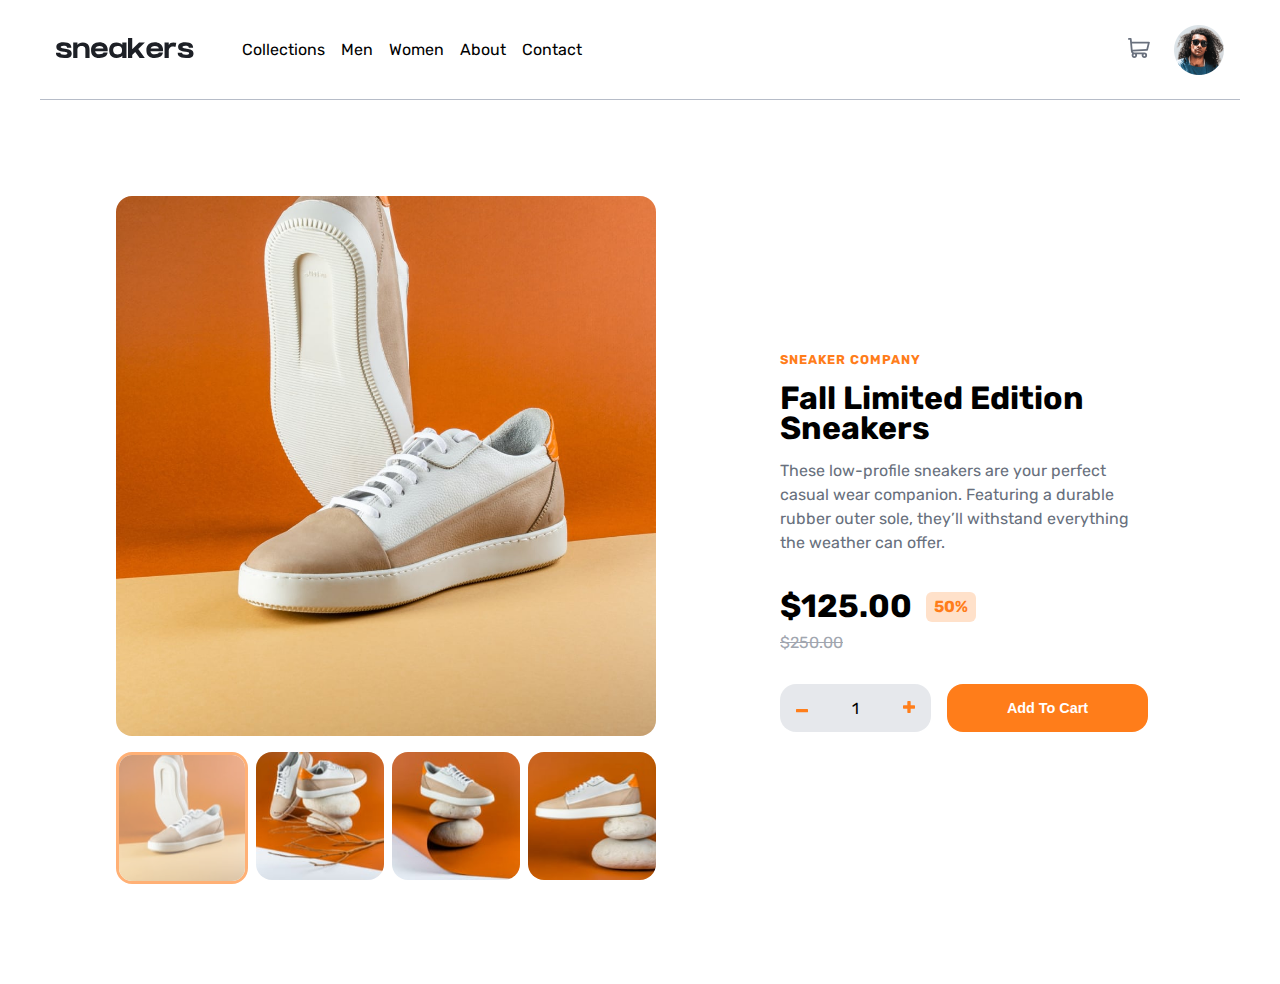
==== index.html @ 9fe0e366 "Add files via upload" ====
<!DOCTYPE html>
<html lang="en">
  <head>
    <meta charset="UTF-8" />
    <meta name="viewport" content="width=device-width, initial-scale=1.0" />
    <!-- displays site properly based on user's device -->
    <base href="index.html" />

    <link rel="icon" type="image/png" sizes="32x32" href="#" />

    <title>Frontend Mentor | E-commerce product page</title>

    <!-- Feel free to remove these styles or customise in your own stylesheet 👍 -->
    <style>
      .attribution {
        font-size: 11px;
        text-align: center;
      }
      .attribution a {
        color: hsl(228, 45%, 44%);
      }
    </style>
    <link href="./dist/css/lightbox.min.css" rel="stylesheet" />
    <link rel="stylesheet" href="./src/styles/style.css" />
  </head>
  <body>
    <!-- HEADER -->
    <header id="header">
      <div>
        <button class="menu-btn" aria-label="menu">
          <img class="mbtn" src="./images/icon-menu.svg" alt="open menu" />
        </button>
        <a href="index.html"
          ><img
            src="./images/logo.svg"
            class="logo"
            alt="sneakers company logo"
        /></a>
        <ul class="menu-list">
          <li><a href="#">Collections</a></li>
          <li><a href="#">Men</a></li>
          <li><a href="#">Women</a></li>
          <li><a href="#">About</a></li>
          <li><a href="#">Contact</a></li>
        </ul>
      </div>

      <div>
        <button class="cart-btn" aria-label="open cart">
          <img
            class="shopping-cart-icon"
            src="./images/icon-cart.svg"
            alt="shopping cart"
          />
          <div class="cart">
            <div class="cart-header">
              <p>Cart</p>
            </div>
            <div class="cart-products-container">
              <p>Your cart is empty</p>
            </div>
          </div>
        </button>
        <img
          class="profile-pic"
          src="./images/image-avatar.png"
          alt="profile picture"
        />
      </div>
    </header>
    <div class="hidden-menu">
      <ul>
        <li><a href="#">Collections</a></li>
        <li><a href="#">Men</a></li>
        <li><a href="#">Women</a></li>
        <li><a href="#">About</a></li>
        <li><a href="#">Contact</a></li>
      </ul>
    </div>
    <!-- MAIN -->
    <div id="main-wrapper">
      <main id="main">
        <section class="photos-section">
          <button class="prev-btn slide-btn" aria-label="previous photo">
            <img src="./images/icon-previous.svg" alt="previous photo" />
          </button>
          <button class="next-btn slide-btn" aria-label="next photo">
            <img src="./images/icon-next.svg" alt="next photo" />
          </button>
          <img src="./images/image-product-1.jpg" alt="pair of shoes" />
          <div class="photos-bottom-section">
            <a href="./images/image-product-1.jpg" data-lightbox="photos-set">
              <img
                src="./images/image-product-1-thumbnail.jpg"
                class="thumbnail-photo"
                alt="thumbnail 1 fall limited edition sneakers"
              />
            </a>
            <a href="./images/image-product-2.jpg" data-lightbox="photos-set">
              <img
                src="./images/image-product-2-thumbnail.jpg"
                class="thumbnail-photo"
                alt="thumbnail 2 fall limited edition sneakers"
              />
            </a>
            <a href="./images/image-product-3.jpg" data-lightbox="photos-set">
              <img
                src="./images/image-product-3-thumbnail.jpg"
                class="thumbnail-photo"
                alt="thumbnail 3 fall limited edition sneakers"
              />
            </a>
            <a href="./images/image-product-4.jpg" data-lightbox="photos-set">
              <img
                src="./images/image-product-4-thumbnail.jpg"
                class="thumbnail-photo"
                alt="thumbnail 4 fall limited edition sneakers"
              />
            </a>
          </div>
        </section>
        <section class="product-details">
          <p>sneaker company</p>
          <p class="product-name">fall limited edition sneakers</p>
          <p class="product-description">
            These low-profile sneakers are your perfect casual wear companion.
            Featuring a durable rubber outer sole, they’ll withstand everything
            the weather can offer.
          </p>
          <section class="price-section">
            <p class="product-price">$125.00</p>
            <p>$250.00</p>
          </section>
          <section class="add-to-cart-section">
            <div>
              <button aria-label="decrease quantity">
                <img src="./images/icon-minus.svg" class="decrease-quantity" alt="minus icon"/>
              </button>
              <p class="product-amount">1</p>
              <button aria-label="increase quantity">
                <img src="./images/icon-plus.svg" class="increase-quantity" alt="plus icon"/>
              </button>
            </div>
            <button class="add-to-cart-btn">
              <p>Add To Cart</p>
            </button>
          </section>
        </section>
      </main>
      <!-- /main -->
      <div class="show-menu-blur"></div>
    </div>

    <script type="module" src="./src/scripts/menu.js"></script>
    <script type="module" src="./src/scripts/cart.js"></script>
    <script type="module" src="./src/scripts/app.js"></script>
    <script type="module" src="./src/scripts/slider.js"></script>
    <script src="./dist/js/lightbox-plus-jquery.min.js"></script>
    <script>
      lightbox.option({
        resizeDuration: 0,
        wrapAround: true,
        disableScrolling: true,
        fadeDuration: 500,
        imageFadeDuration: 0,
      });
    </script>
  </body>
</html>
---- src/styles/style.css ----
@import url("https://fonts.googleapis.com/css2?family=Rubik:wght@400;700&display=swap");

:root {
  /* primary */
  --orange: hsl(26, 100%, 55%);
  --pale-orange: hsl(25, 100%, 94%);
  /* neautral */
  --very-dark-blue: hsl(220, 13%, 13%);
  --dark-grayish-blue: hsl(219, 9%, 45%);
  --grayish-blue: hsl(220, 14%, 75%);
  --light-grayish-blue: hsl(223, 64%, 98%);
  --white: hsl(0, 0%, 100%);
}
/* general styles */

@font-face {
  font-family: 'Rubik';
  src: url('https://fonts.googleapis.com/css2?family=Rubik:wght@400;700&display=swap');
  font-style: normal;
  font-weight: 100;
}

*,
*::after,
*::before {
  margin: 0;
  padding: 0;
  box-sizing: border-box;
}

body {
  font-family: "Rubik";
  font-size: 16px;
  width: 100%;
  min-height: 100vh;
}

button {
  border: none;
  background: transparent;
  cursor: pointer;
}

ul {
  list-style: none;
}

a {
  text-decoration: none;
  color: #000;
}

a:visited {
  color: #000;
}
/* header */
#header {
  width: 100%;
  max-width: 1200px;
  height: 4rem;
  padding: 1rem;
  display: flex;
  align-items: center;
  justify-content: space-between;
  background: var(--white);
  position: relative;
}

#header > div {
  display: flex;
  align-items: center;
  gap: 1rem;
}

#header > div:last-child {
  gap: 1.5rem;
}

#header button {
  background: var(--white);
  cursor: pointer;
}

.menu-list {
  display: none;
}

.menu-list li {
  margin-top: 2.6rem;
  padding-bottom: 2.62rem;
}

.menu-list li:hover {
  border-bottom: 2px solid var(--orange);
}

.profile-pic {
  width: 30px;
}
/* cart */
.cart {
  position: absolute;
  display: none;
  top: 70px;
  left: 50%;
  transform: translateX(-50%);
  background: var(--white);
  width: 95vw;
  height: 200px;
  border-radius: 0.7rem;
  gap: 1rem;
  flex-direction: column;
  align-items: center;
  box-shadow: 0 0 16px 0 rgba(0, 0, 0, 0.2);
  z-index: 10;
}

.cart-header {
  width: 100%;
  height: 50px;
  font-size: 1rem;
  font-weight: bolder;
  border-bottom: 0.25px solid var(--grayish-blue);
  padding: 1rem;
  text-align: left;
}

.show-cart {
  display: flex;
}

.shopping-cart-icon {
  position: relative;
}

.cart-products-container {
  width: 100%;
  height: max-content;
  padding: 0 1rem;
  color: var(--dark-grayish-blue);
}

.cart-product {
  display: grid;
  grid-template-columns: 60px auto 30px;
  align-items: center;
  font-size: 1rem;
}

.cart-product-details {
  display: flex;
  flex-direction: column;
  align-items: flex-start;
  padding-left: 1rem;
  gap: 10px;
}

.cart-product > img:first-child {
  width: 60px;
  border-radius: 10px;
}

.total-price {
  color: #000;
}

.delete-btn {
  width: 20px;
  justify-self: end;
}

.cart-checkout-section {
  width: 100%;
  height: 70px;
  display: flex;
  align-items: center;
}
.checkout-btn {
  width: 100%;
  height: 70%;
  color: var(--white);
  display: grid;
  place-items: center;
  font-weight: bolder;
  border-radius: 0.6rem;
  background: var(--orange);
  padding-bottom: 5px;
}
.checkout-btn:hover {
  opacity: 0.8;
}
/* menu */
.hidden-menu {
  position: absolute;
  width: 70%;
  height: 100vh;
  background: var(--white);
  transform: translateX(-100%);
  top: 0;
  z-index: 10;
  padding: 4rem 1rem;
  transition: 0.3s;
}

.hidden-menu li {
  margin-top: 1rem;
  font-weight: bolder;
}

.menu-btn {
  z-index: 11;
}

.show-menu {
  transform: translateX(0);
}

.show-menu-body {
  overflow: hidden;
}

.show-menu-blur {
  width: 100%;
  height: 100vh;
  position: fixed;
  top: 0;
  background: rgba(0, 0, 0, 0.5);
  z-index: 9;
  display: none;
}

.show {
  display: block;
}
/* main */
#main-wrapper {
  display: flex;
  flex-direction: column;
  width: 100%;
}

#main {
  width: 100%;
}

#main img {
  width: 100%;
}

.photos-bottom-section {
  display: none;
}

.thumbnail-photo {
  border-radius: 1rem;
}

.photos-section {
  position: relative;
}

.photos-set > img {
  border-radius: 1rem;
}

.slide-btn {
  position: absolute;
  top: 50%;
  transform: translateY(-50%);
  border-radius: 100%;
}

.prev-btn {
  left: 1rem;
}

.next-btn {
  right: 1rem;
}

.photos-section > img {
  border-radius: 1rem;
}

.active-photo {
  border: 3px solid var(--orange);
  opacity: 0.6;
}

.product-details {
  padding: 1rem;
}

.product-details > p:first-child {
  text-transform: uppercase;
  color: var(--orange);
  font-size: 0.8rem;
  font-weight: bolder;
  padding-bottom: 1rem;
  letter-spacing: 1px;
}

.product-name {
  font-size: 2rem;
  font-weight: bolder;
  padding-bottom: 1rem;
  line-height: 30px;
  text-transform: capitalize;
}

.product-description {
  color: var(--dark-grayish-blue);
  line-height: 24px;
  padding-bottom: 2rem;
}

.price-section {
  width: 100%;
  display: flex;
  align-items: center;
  justify-content: space-between;
  margin-bottom: 2rem;
}

.product-price {
  font-size: 2rem;
  font-weight: bolder;
  position: relative;
}

.price-section > p:last-child {
  text-decoration: line-through;
  color: hsl(222, 8%, 66%);
}

.product-price:after {
  content: "50%";
  position: absolute;
  right: -4rem;
  top: 5px;
  font-size: 1rem;
  width: 50px;
  height: 30px;
  background: hsla(26, 100%, 55%, 0.232);
  border-radius: 6px;
  text-align: center;
  line-height: 30px;
  color: var(--orange);
}

.add-to-cart-section {
  width: 100%;
  height: max-content;
  display: flex;
  flex-direction: column;
  background: var(--white);
  gap: 1rem;
}

.add-to-cart-section > div:first-child {
  display: flex;
  align-items: center;
  justify-content: space-between;
  width: 100%;
  height: 3rem;
  padding: 1rem;
  background: hsla(220, 14%, 75%, 0.34);
  border-radius: 1rem;
}

.add-to-cart-section > div:first-child button {
  background: transparent;
}

.add-to-cart-btn {
  width: 100%;
  background: var(--orange);
  height: 3rem;
  border-radius: 1rem;
  display: flex;
  align-items: center;
  justify-content: center;
  color: var(--white);
  text-align: center;
  font-size: 0.9rem;
  font-weight: bolder;
}

.add-to-cart-btn:hover {
  opacity: 0.8;
}

.add-to-cart-btn img {
  width: 40px;
  height: 100%;
}
/* alerts */
.add-popup,
.delete-popup {
  position: fixed;
  top: 2rem;
  left: 50%;
  transform: translate(-50%);
  width: 300px;
  height: max-content;
  padding: 1rem;
  z-index: 999;
  border-radius: 0.6rem;
  font-size: 1.2rem;
  font-weight: bolder;
  text-align: center;
  animation: show-popup 0.9s;
}

.delete-popup {
  background: rgb(174, 7, 7);
  color: rgb(12, 3, 3);
}

.add-popup {
  background: rgb(15, 174, 7);
  color: rgb(21, 73, 16);
}

@keyframes show-popup {
  0% {
    top: 0;
    opacity: 0;
  }
  100% {
    opacity: 1;
    top: 2rem;
  }
}

/* media queries */
@media screen and (min-width: 525px) {
  .add-to-cart-section {
    flex-direction: row;
  }

  .add-to-cart-section > div:first-child {
    width: 250px;
  }

  .price-section {
    flex-direction: column;
    align-items: flex-start;
    gap: 0.5rem;
  }

  #main {
    max-width: 580px;
    margin: 0 auto;
  }

  #header {
    margin: 0 auto;
  }

  .cart-btn {
    position: relative;
  }

  .cart {
    left: calc(-350px + 100%);
    top: calc(100% + 2rem);
    width: 350px;
    transform: translate(0, 0);
  }

  .hidden-menu {
    font-size: 1.5rem;
  }
}

@media screen and (min-width: 800px) {
  #header {
    height: 100px;
    border-bottom: 1px solid var(--grayish-blue);
  }

  #main {
    margin-top: 2rem;
  }

  .menu-btn {
    display: none;
  }

  .menu-list {
    display: flex;
    gap: 1rem;
  }

  .menu-list > li:first-child {
    margin-left: 2rem;
  }

  .profile-pic {
    width: 50px;
  }

  .hidden-menu {
    display: none;
  }

  .show-menu-blur {
    display: none;
  }

  .photos-bottom-section {
    display: flex;
    margin-top: 1rem;
    gap: 0.5rem;
  }

  .photos-bottom-section > img {
    border-radius: 1rem;
  }

  .photos-bottom-section > img:hover {
    opacity: 0.8;
  }

  .slide-btn {
    display: none;
  }
}

@media screen and (min-width: 1250px) {
  #main-wrapper {
    width: 100%;
    display: flex;
    align-items: center;
    justify-content: center;
  }
  #main {
    width: 100%;
    display: grid;
    grid-template-columns: 600px 400px;
    gap: 3rem;
    align-items: center;
    justify-content: center;
    margin: 6rem 0;
  }

  .photos-section {
    width: 90%;
    display: flex;
    align-items: center;
    flex-direction: column;
  }

  .photos-section > img {
    width: 100%;
  }
}
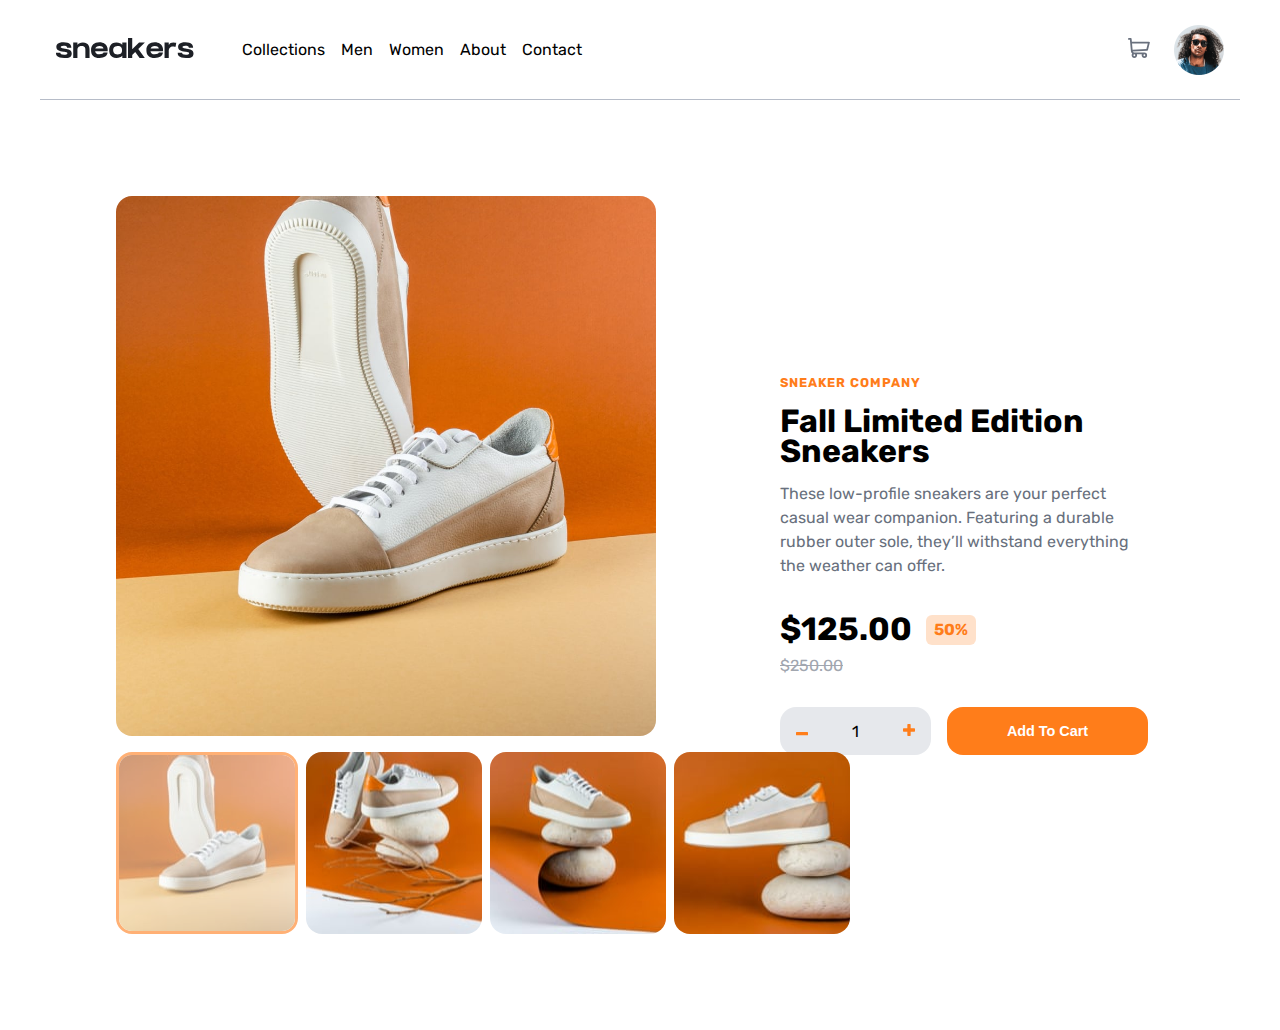
==== commit 75d2367c: "Add files via upload" ====
--- a/index.html
+++ b/index.html
@@ -24,6 +24,27 @@
     <link rel="stylesheet" href="./src/styles/style.css" />
   </head>
   <body>
+    <div class="lightbox-container">
+      <div class="main-photo-container">
+        <img src="./images/image-product-1.jpg" alt="lightbox photo" class="lightbox-main-photo">
+        <button aria-label="show next photo">
+          <img src="./images/icon-next.svg" alt="next lightbox photo" class="next-btn-thumbnail thumbnail-btn">
+        </button>
+        <button aria-label="show previous photo">
+          <img src="./images/icon-previous.svg" alt="previous lightbox photo" class="prev-btn-thumbnail thumbnail-btn">
+        </button>
+        <button aria-label="close lighbox">
+          <img src="./images/icon-close2.svg" alt="close lighbox" class="close-btn-lightbox">
+        </button>
+      </div>
+      <div class="lightbox-thumbnail-photos">
+        <img src="./images/image-product-1-thumbnail.jpg" alt="lightbox thumbnail photo" class="lightbox-thumbnail-photo">   
+        <img src="./images/image-product-2-thumbnail.jpg" alt="lightbox thumbnail photo" class="lightbox-thumbnail-photo">
+        <img src="./images/image-product-3-thumbnail.jpg" alt="lightbox thumbnail photo" class="lightbox-thumbnail-photo">
+        <img src="./images/image-product-4-thumbnail.jpg" alt="lightbox thumbnail photo" class="lightbox-thumbnail-photo">
+      </div>
+    </div>
+
     <!-- HEADER -->
     <header id="header">
       <div>
@@ -89,34 +110,34 @@
           </button>
           <img src="./images/image-product-1.jpg" alt="pair of shoes" />
           <div class="photos-bottom-section">
-            <a href="./images/image-product-1.jpg" data-lightbox="photos-set">
+            <!-- <a href="./images/image-product-1.jpg" data-lightbox="photos-set"> -->
               <img
                 src="./images/image-product-1-thumbnail.jpg"
                 class="thumbnail-photo"
                 alt="thumbnail 1 fall limited edition sneakers"
               />
-            </a>
-            <a href="./images/image-product-2.jpg" data-lightbox="photos-set">
+            <!-- </a> -->
+            <!-- <a href="./images/image-product-2.jpg" data-lightbox="photos-set"> -->
               <img
                 src="./images/image-product-2-thumbnail.jpg"
                 class="thumbnail-photo"
                 alt="thumbnail 2 fall limited edition sneakers"
               />
-            </a>
-            <a href="./images/image-product-3.jpg" data-lightbox="photos-set">
+            <!-- </a> -->
+            <!-- <a href="./images/image-product-3.jpg" data-lightbox="photos-set"> -->
               <img
                 src="./images/image-product-3-thumbnail.jpg"
                 class="thumbnail-photo"
                 alt="thumbnail 3 fall limited edition sneakers"
               />
-            </a>
-            <a href="./images/image-product-4.jpg" data-lightbox="photos-set">
+            <!-- </a> -->
+            <!-- <a href="./images/image-product-4.jpg" data-lightbox="photos-set"> -->
               <img
                 src="./images/image-product-4-thumbnail.jpg"
                 class="thumbnail-photo"
                 alt="thumbnail 4 fall limited edition sneakers"
               />
-            </a>
+            <!-- </a> -->
           </div>
         </section>
         <section class="product-details">
@@ -155,15 +176,6 @@
     <script type="module" src="./src/scripts/cart.js"></script>
     <script type="module" src="./src/scripts/app.js"></script>
     <script type="module" src="./src/scripts/slider.js"></script>
-    <script src="./dist/js/lightbox-plus-jquery.min.js"></script>
-    <script>
-      lightbox.option({
-        resizeDuration: 0,
-        wrapAround: true,
-        disableScrolling: true,
-        fadeDuration: 500,
-        imageFadeDuration: 0,
-      });
-    </script>
+    <script type="module" src="./src/scripts/lightbox.js"></script>
   </body>
 </html>
--- a/src/styles/style.css
+++ b/src/styles/style.css
@@ -215,7 +215,7 @@
   transform: translateX(0);
 }
 
-.show-menu-body {
+.hide-overflow {
   overflow: hidden;
 }
 
@@ -421,6 +421,81 @@
   background: rgb(15, 174, 7);
   color: rgb(21, 73, 16);
 }
+/* lightbox */
+.lightbox-container {
+  min-width: 100vw;
+  min-height: 100vh;
+  position: fixed;
+  left: 0;
+  top: 0;
+  z-index: 100;
+  display: flex;
+  flex-direction: column;
+  align-items: center;
+  justify-content: center;
+  background: rgba(0, 0, 0, 0.6);
+  display: none;
+}
+
+.lightbox-main-photo {
+  width: 50vw; 
+  max-width: 500px;
+  border-radius: 1rem;
+}
+
+.lightbox-thumbnail-photos {
+  width: 50vw;
+  max-width: 500px;
+  display: grid;
+  grid-template-columns: repeat(4, 1fr);
+  margin-top: 1rem;
+}
+
+.lightbox-thumbnail-photos > img {
+  width: 100%;
+  padding: 0 1rem;
+  cursor: pointer;
+}
+
+.lightbox-thumbnail-photos > img:hover {
+  opacity: .9;
+}
+
+.main-photo-container {
+  position: relative;
+  width: max-content;
+}
+
+.next-btn-thumbnail {
+  right: -13px;
+}
+
+.prev-btn-thumbnail {
+  left: -25px;
+}
+
+.next-btn-thumbnail,
+.prev-btn-thumbnail {
+  position: absolute;
+  top: 50%;
+  transform: translateY(-50%);
+  background: var(--white);
+  padding: 1rem;
+  width: 50px;
+  border-radius: 50%;
+}
+
+.close-btn-lightbox {
+  position: absolute;
+  top: 15px;
+  right: 25px;
+  width: 25px;
+}
+
+.show-lightbox {
+  display: flex;
+}
+
 
 @keyframes show-popup {
   0% {
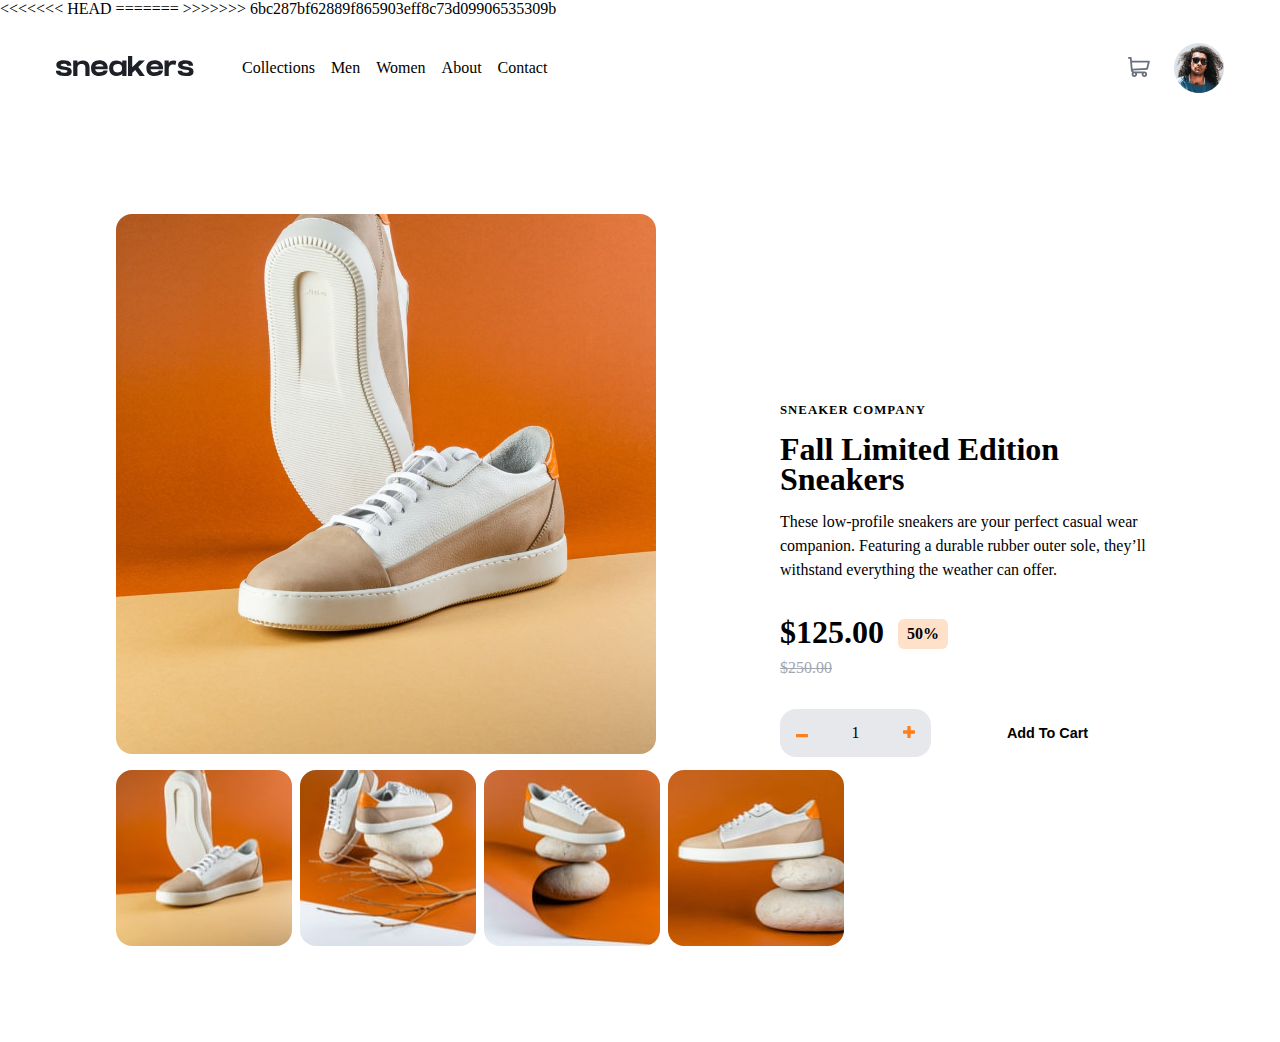
==== commit 513a6bff: "Add files via upload" ====
--- a/index.html
+++ b/index.html
@@ -1,181 +1,185 @@
-<!DOCTYPE html>
-<html lang="en">
-  <head>
-    <meta charset="UTF-8" />
-    <meta name="viewport" content="width=device-width, initial-scale=1.0" />
-    <!-- displays site properly based on user's device -->
-    <base href="index.html" />
-
-    <link rel="icon" type="image/png" sizes="32x32" href="#" />
-
-    <title>Frontend Mentor | E-commerce product page</title>
-
-    <!-- Feel free to remove these styles or customise in your own stylesheet 👍 -->
-    <style>
-      .attribution {
-        font-size: 11px;
-        text-align: center;
-      }
-      .attribution a {
-        color: hsl(228, 45%, 44%);
-      }
-    </style>
-    <link href="./dist/css/lightbox.min.css" rel="stylesheet" />
-    <link rel="stylesheet" href="./src/styles/style.css" />
-  </head>
-  <body>
-    <div class="lightbox-container">
-      <div class="main-photo-container">
-        <img src="./images/image-product-1.jpg" alt="lightbox photo" class="lightbox-main-photo">
-        <button aria-label="show next photo">
-          <img src="./images/icon-next.svg" alt="next lightbox photo" class="next-btn-thumbnail thumbnail-btn">
-        </button>
-        <button aria-label="show previous photo">
-          <img src="./images/icon-previous.svg" alt="previous lightbox photo" class="prev-btn-thumbnail thumbnail-btn">
-        </button>
-        <button aria-label="close lighbox">
-          <img src="./images/icon-close2.svg" alt="close lighbox" class="close-btn-lightbox">
-        </button>
-      </div>
-      <div class="lightbox-thumbnail-photos">
-        <img src="./images/image-product-1-thumbnail.jpg" alt="lightbox thumbnail photo" class="lightbox-thumbnail-photo">   
-        <img src="./images/image-product-2-thumbnail.jpg" alt="lightbox thumbnail photo" class="lightbox-thumbnail-photo">
-        <img src="./images/image-product-3-thumbnail.jpg" alt="lightbox thumbnail photo" class="lightbox-thumbnail-photo">
-        <img src="./images/image-product-4-thumbnail.jpg" alt="lightbox thumbnail photo" class="lightbox-thumbnail-photo">
-      </div>
-    </div>
-
-    <!-- HEADER -->
-    <header id="header">
-      <div>
-        <button class="menu-btn" aria-label="menu">
-          <img class="mbtn" src="./images/icon-menu.svg" alt="open menu" />
-        </button>
-        <a href="index.html"
-          ><img
-            src="./images/logo.svg"
-            class="logo"
-            alt="sneakers company logo"
-        /></a>
-        <ul class="menu-list">
-          <li><a href="#">Collections</a></li>
-          <li><a href="#">Men</a></li>
-          <li><a href="#">Women</a></li>
-          <li><a href="#">About</a></li>
-          <li><a href="#">Contact</a></li>
-        </ul>
-      </div>
-
-      <div>
-        <button class="cart-btn" aria-label="open cart">
-          <img
-            class="shopping-cart-icon"
-            src="./images/icon-cart.svg"
-            alt="shopping cart"
-          />
-          <div class="cart">
-            <div class="cart-header">
-              <p>Cart</p>
-            </div>
-            <div class="cart-products-container">
-              <p>Your cart is empty</p>
-            </div>
-          </div>
-        </button>
-        <img
-          class="profile-pic"
-          src="./images/image-avatar.png"
-          alt="profile picture"
-        />
-      </div>
-    </header>
-    <div class="hidden-menu">
-      <ul>
-        <li><a href="#">Collections</a></li>
-        <li><a href="#">Men</a></li>
-        <li><a href="#">Women</a></li>
-        <li><a href="#">About</a></li>
-        <li><a href="#">Contact</a></li>
-      </ul>
-    </div>
-    <!-- MAIN -->
-    <div id="main-wrapper">
-      <main id="main">
-        <section class="photos-section">
-          <button class="prev-btn slide-btn" aria-label="previous photo">
-            <img src="./images/icon-previous.svg" alt="previous photo" />
-          </button>
-          <button class="next-btn slide-btn" aria-label="next photo">
-            <img src="./images/icon-next.svg" alt="next photo" />
-          </button>
-          <img src="./images/image-product-1.jpg" alt="pair of shoes" />
-          <div class="photos-bottom-section">
-            <!-- <a href="./images/image-product-1.jpg" data-lightbox="photos-set"> -->
-              <img
-                src="./images/image-product-1-thumbnail.jpg"
-                class="thumbnail-photo"
-                alt="thumbnail 1 fall limited edition sneakers"
-              />
-            <!-- </a> -->
-            <!-- <a href="./images/image-product-2.jpg" data-lightbox="photos-set"> -->
-              <img
-                src="./images/image-product-2-thumbnail.jpg"
-                class="thumbnail-photo"
-                alt="thumbnail 2 fall limited edition sneakers"
-              />
-            <!-- </a> -->
-            <!-- <a href="./images/image-product-3.jpg" data-lightbox="photos-set"> -->
-              <img
-                src="./images/image-product-3-thumbnail.jpg"
-                class="thumbnail-photo"
-                alt="thumbnail 3 fall limited edition sneakers"
-              />
-            <!-- </a> -->
-            <!-- <a href="./images/image-product-4.jpg" data-lightbox="photos-set"> -->
-              <img
-                src="./images/image-product-4-thumbnail.jpg"
-                class="thumbnail-photo"
-                alt="thumbnail 4 fall limited edition sneakers"
-              />
-            <!-- </a> -->
-          </div>
-        </section>
-        <section class="product-details">
-          <p>sneaker company</p>
-          <p class="product-name">fall limited edition sneakers</p>
-          <p class="product-description">
-            These low-profile sneakers are your perfect casual wear companion.
-            Featuring a durable rubber outer sole, they’ll withstand everything
-            the weather can offer.
-          </p>
-          <section class="price-section">
-            <p class="product-price">$125.00</p>
-            <p>$250.00</p>
-          </section>
-          <section class="add-to-cart-section">
-            <div>
-              <button aria-label="decrease quantity">
-                <img src="./images/icon-minus.svg" class="decrease-quantity" alt="minus icon"/>
-              </button>
-              <p class="product-amount">1</p>
-              <button aria-label="increase quantity">
-                <img src="./images/icon-plus.svg" class="increase-quantity" alt="plus icon"/>
-              </button>
-            </div>
-            <button class="add-to-cart-btn">
-              <p>Add To Cart</p>
-            </button>
-          </section>
-        </section>
-      </main>
-      <!-- /main -->
-      <div class="show-menu-blur"></div>
-    </div>
-
-    <script type="module" src="./src/scripts/menu.js"></script>
-    <script type="module" src="./src/scripts/cart.js"></script>
-    <script type="module" src="./src/scripts/app.js"></script>
-    <script type="module" src="./src/scripts/slider.js"></script>
-    <script type="module" src="./src/scripts/lightbox.js"></script>
-  </body>
-</html>
+<!DOCTYPE html>
+<html lang="en">
+  <head>
+    <meta charset="UTF-8" />
+    <meta name="viewport" content="width=device-width, initial-scale=1.0" />
+    <!-- displays site properly based on user's device -->
+    <base href="index.html" />
+
+    <link rel="icon" type="image/png" sizes="32x32" href="#" />
+
+<<<<<<< HEAD
+    <meta name="description" content="Frontend challenge solution ecommerce page main">
+
+=======
+>>>>>>> 6bc287bf62889f865903eff8c73d09906535309b
+    <title>Frontend Mentor | E-commerce product page</title>
+
+    <!-- Feel free to remove these styles or customise in your own stylesheet 👍 -->
+    <style>
+      .attribution {
+        font-size: 11px;
+        text-align: center;
+      }
+      .attribution a {
+        color: hsl(228, 45%, 44%);
+      }
+    </style>
+    <link rel="stylesheet" href="./src/styles/style.css" />
+  </head>
+  <body>
+    <div class="lightbox-container">
+      <div class="main-photo-container">
+        <img src="./images/image-product-1.jpg" alt="lightbox photo" class="lightbox-main-photo">
+        <button aria-label="show next photo">
+          <img src="./images/icon-next.svg" alt="next lightbox photo" class="next-btn-thumbnail thumbnail-btn">
+        </button>
+        <button aria-label="show previous photo">
+          <img src="./images/icon-previous.svg" alt="previous lightbox photo" class="prev-btn-thumbnail thumbnail-btn">
+        </button>
+        <button aria-label="close lighbox">
+          <img src="./images/icon-close2.svg" alt="close lighbox" class="close-btn-lightbox">
+        </button>
+      </div>
+      <div class="lightbox-thumbnail-photos">
+        <img src="./images/image-product-1-thumbnail.jpg" alt="lightbox thumbnail photo" class="lightbox-thumbnail-photo">   
+        <img src="./images/image-product-2-thumbnail.jpg" alt="lightbox thumbnail photo" class="lightbox-thumbnail-photo">
+        <img src="./images/image-product-3-thumbnail.jpg" alt="lightbox thumbnail photo" class="lightbox-thumbnail-photo">
+        <img src="./images/image-product-4-thumbnail.jpg" alt="lightbox thumbnail photo" class="lightbox-thumbnail-photo">
+      </div>
+    </div>
+
+    <!-- HEADER -->
+    <header id="header">
+      <div>
+        <button class="menu-btn" aria-label="menu">
+          <img class="mbtn" src="./images/icon-menu.svg" alt="open menu" />
+        </button>
+        <a href="index.html"
+          ><img
+            src="./images/logo.svg"
+            class="logo"
+            alt="sneakers company logo"
+        /></a>
+        <ul class="menu-list">
+          <li><a href="#">Collections</a></li>
+          <li><a href="#">Men</a></li>
+          <li><a href="#">Women</a></li>
+          <li><a href="#">About</a></li>
+          <li><a href="#">Contact</a></li>
+        </ul>
+      </div>
+
+      <div>
+        <button class="cart-btn" aria-label="open cart">
+          <img
+            class="shopping-cart-icon"
+            src="./images/icon-cart.svg"
+            alt="shopping cart"
+          />
+          <div class="cart">
+            <div class="cart-header">
+              <p>Cart</p>
+            </div>
+            <div class="cart-products-container">
+              <p>Your cart is empty</p>
+            </div>
+          </div>
+        </button>
+        <img
+          class="profile-pic"
+          src="./images/image-avatar.png"
+          alt="profile picture"
+        />
+      </div>
+    </header>
+    <div class="hidden-menu">
+      <ul>
+        <li><a href="#">Collections</a></li>
+        <li><a href="#">Men</a></li>
+        <li><a href="#">Women</a></li>
+        <li><a href="#">About</a></li>
+        <li><a href="#">Contact</a></li>
+      </ul>
+    </div>
+    <!-- MAIN -->
+    <div id="main-wrapper">
+      <main id="main">
+        <section class="photos-section">
+          <button class="prev-btn slide-btn" aria-label="previous photo">
+            <img src="./images/icon-previous.svg" alt="previous photo" />
+          </button>
+          <button class="next-btn slide-btn" aria-label="next photo">
+            <img src="./images/icon-next.svg" alt="next photo" />
+          </button>
+          <img src="./images/image-product-1.jpg" alt="pair of shoes" />
+          <div class="photos-bottom-section">
+            <!-- <a href="./images/image-product-1.jpg" data-lightbox="photos-set"> -->
+              <img
+                src="./images/image-product-1-thumbnail.jpg"
+                class="thumbnail-photo"
+                alt="thumbnail 1 fall limited edition sneakers"
+              />
+            <!-- </a> -->
+            <!-- <a href="./images/image-product-2.jpg" data-lightbox="photos-set"> -->
+              <img
+                src="./images/image-product-2-thumbnail.jpg"
+                class="thumbnail-photo"
+                alt="thumbnail 2 fall limited edition sneakers"
+              />
+            <!-- </a> -->
+            <!-- <a href="./images/image-product-3.jpg" data-lightbox="photos-set"> -->
+              <img
+                src="./images/image-product-3-thumbnail.jpg"
+                class="thumbnail-photo"
+                alt="thumbnail 3 fall limited edition sneakers"
+              />
+            <!-- </a> -->
+            <!-- <a href="./images/image-product-4.jpg" data-lightbox="photos-set"> -->
+              <img
+                src="./images/image-product-4-thumbnail.jpg"
+                class="thumbnail-photo"
+                alt="thumbnail 4 fall limited edition sneakers"
+              />
+            <!-- </a> -->
+          </div>
+        </section>
+        <section class="product-details">
+          <p>sneaker company</p>
+          <p class="product-name">fall limited edition sneakers</p>
+          <p class="product-description">
+            These low-profile sneakers are your perfect casual wear companion.
+            Featuring a durable rubber outer sole, they’ll withstand everything
+            the weather can offer.
+          </p>
+          <section class="price-section">
+            <p class="product-price">$125.00</p>
+            <p>$250.00</p>
+          </section>
+          <section class="add-to-cart-section">
+            <div>
+              <button aria-label="decrease quantity">
+                <img src="./images/icon-minus.svg" class="decrease-quantity" alt="minus icon"/>
+              </button>
+              <p class="product-amount">1</p>
+              <button aria-label="increase quantity">
+                <img src="./images/icon-plus.svg" class="increase-quantity" alt="plus icon"/>
+              </button>
+            </div>
+            <button class="add-to-cart-btn">
+              <p>Add To Cart</p>
+            </button>
+          </section>
+        </section>
+      </main>
+      <!-- /main -->
+      <div class="show-menu-blur"></div>
+    </div>
+
+    <script type="module" src="./src/scripts/menu.js"></script>
+    <script type="module" src="./src/scripts/cart.js"></script>
+    <script type="module" src="./src/scripts/app.js"></script>
+    <script type="module" src="./src/scripts/slider.js"></script>
+    <script type="module" src="./src/scripts/lightbox.js"></script>
+  </body>
+</html>
--- a/src/styles/style.css
+++ b/src/styles/style.css
@@ -1,3 +1,642 @@
+<<<<<<< HEAD
+@import url("https://fonts.googleapis.com/css2?family=Rubik:wght@400;700&display=swap");
+
+:root {
+  /* primary */
+  --orange: hsl(26, 100%, 55%);
+  --pale-orange: hsl(25, 100%, 94%);
+  /* neautral */
+  --very-dark-blue: hsl(220, 13%, 13%);
+  --dark-grayish-blue: hsl(219, 9%, 45%);
+  --grayish-blue: hsl(220, 14%, 75%);
+  --light-grayish-blue: hsl(223, 64%, 98%);
+  --white: hsl(0, 0%, 100%);
+}
+/* general styles */
+
+@font-face {
+  font-family: 'Rubik';
+  src: url('https://fonts.googleapis.com/css2?family=Rubik:wght@400;700&display=swap');
+  font-style: normal;
+  font-weight: 100;
+}
+
+*,
+*::after,
+*::before {
+  margin: 0;
+  padding: 0;
+  box-sizing: border-box;
+}
+
+body {
+  font-family: "Rubik";
+  font-size: 16px;
+  width: 100%;
+  min-height: 100vh;
+}
+
+button {
+  border: none;
+  background: transparent;
+  cursor: pointer;
+}
+
+ul {
+  list-style: none;
+}
+
+a {
+  text-decoration: none;
+  color: #000;
+}
+
+a:visited {
+  color: #000;
+}
+/* header */
+#header {
+  width: 100%;
+  max-width: 1200px;
+  height: 4rem;
+  padding: 1rem;
+  display: flex;
+  align-items: center;
+  justify-content: space-between;
+  background: var(--white);
+  position: relative;
+}
+
+#header > div {
+  display: flex;
+  align-items: center;
+  gap: 1rem;
+}
+
+#header > div:last-child {
+  gap: 1.5rem;
+}
+
+#header button {
+  background: var(--white);
+  cursor: pointer;
+}
+
+.menu-list {
+  display: none;
+}
+
+.menu-list li {
+  margin-top: 2.6rem;
+  padding-bottom: 2.62rem;
+}
+
+.menu-list li:hover {
+  border-bottom: 2px solid var(--orange);
+}
+
+.profile-pic {
+  width: 30px;
+}
+/* cart */
+.cart {
+  position: absolute;
+  display: none;
+  top: 70px;
+  left: 50%;
+  transform: translateX(-50%);
+  background: var(--white);
+  width: 95vw;
+  height: 200px;
+  border-radius: 0.7rem;
+  gap: 1rem;
+  flex-direction: column;
+  align-items: center;
+  box-shadow: 0 0 16px 0 rgba(0, 0, 0, 0.2);
+  z-index: 10;
+}
+
+.cart-header {
+  width: 100%;
+  height: 50px;
+  font-size: 1rem;
+  font-weight: bolder;
+  border-bottom: 0.25px solid var(--grayish-blue);
+  padding: 1rem;
+  text-align: left;
+}
+
+.show-cart {
+  display: flex;
+}
+
+.shopping-cart-icon {
+  position: relative;
+}
+
+.cart-products-container {
+  width: 100%;
+  height: max-content;
+  padding: 0 1rem;
+  color: var(--dark-grayish-blue);
+}
+
+.cart-product {
+  display: grid;
+  grid-template-columns: 60px auto 30px;
+  align-items: center;
+  font-size: 1rem;
+}
+
+.cart-product-details {
+  display: flex;
+  flex-direction: column;
+  align-items: flex-start;
+  padding-left: 1rem;
+  gap: 10px;
+}
+
+.cart-product > img:first-child {
+  width: 60px;
+  border-radius: 10px;
+}
+
+.total-price {
+  color: #000;
+}
+
+.delete-btn {
+  width: 20px;
+  justify-self: end;
+}
+
+.cart-checkout-section {
+  width: 100%;
+  height: 70px;
+  display: flex;
+  align-items: center;
+}
+.checkout-btn {
+  width: 100%;
+  height: 70%;
+  color: var(--white);
+  display: grid;
+  place-items: center;
+  font-weight: bolder;
+  border-radius: 0.6rem;
+  background: var(--orange);
+  padding-bottom: 5px;
+}
+.checkout-btn:hover {
+  opacity: 0.8;
+}
+/* menu */
+.hidden-menu {
+  position: absolute;
+  width: 70%;
+  height: 100vh;
+  background: var(--white);
+  transform: translateX(-100%);
+  top: 0;
+  z-index: 10;
+  padding: 4rem 1rem;
+  transition: 0.3s;
+}
+
+.hidden-menu li {
+  margin-top: 1rem;
+  font-weight: bolder;
+}
+
+.menu-btn {
+  z-index: 11;
+}
+
+.show-menu {
+  transform: translateX(0);
+}
+
+.hide-overflow {
+  overflow: hidden;
+}
+
+.show-menu-blur {
+  width: 100%;
+  height: 100vh;
+  position: fixed;
+  top: 0;
+  background: rgba(0, 0, 0, 0.5);
+  z-index: 9;
+  display: none;
+}
+
+.show {
+  display: block;
+}
+/* main */
+#main-wrapper {
+  display: flex;
+  flex-direction: column;
+  width: 100%;
+}
+
+#main {
+  width: 100%;
+}
+
+#main img {
+  width: 100%;
+}
+
+.photos-bottom-section {
+  display: none;
+}
+
+.thumbnail-photo {
+  border-radius: 1rem;
+}
+
+.photos-section {
+  position: relative;
+}
+
+.photos-set > img {
+  border-radius: 1rem;
+}
+
+.slide-btn {
+  position: absolute;
+  top: 50%;
+  transform: translateY(-50%);
+  border-radius: 100%;
+}
+
+.prev-btn {
+  left: 1rem;
+}
+
+.next-btn {
+  right: 1rem;
+}
+
+.photos-section > img {
+  border-radius: 1rem;
+}
+
+.active-photo {
+  border: 3px solid var(--orange);
+  opacity: 0.6;
+}
+
+.product-details {
+  padding: 1rem;
+}
+
+.product-details > p:first-child {
+  text-transform: uppercase;
+  color: var(--orange);
+  font-size: 0.8rem;
+  font-weight: bolder;
+  padding-bottom: 1rem;
+  letter-spacing: 1px;
+}
+
+.product-name {
+  font-size: 2rem;
+  font-weight: bolder;
+  padding-bottom: 1rem;
+  line-height: 30px;
+  text-transform: capitalize;
+}
+
+.product-description {
+  color: var(--dark-grayish-blue);
+  line-height: 24px;
+  padding-bottom: 2rem;
+}
+
+.price-section {
+  width: 100%;
+  display: flex;
+  align-items: center;
+  justify-content: space-between;
+  margin-bottom: 2rem;
+}
+
+.product-price {
+  font-size: 2rem;
+  font-weight: bolder;
+  position: relative;
+}
+
+.price-section > p:last-child {
+  text-decoration: line-through;
+  color: hsl(222, 8%, 66%);
+}
+
+.product-price:after {
+  content: "50%";
+  position: absolute;
+  right: -4rem;
+  top: 5px;
+  font-size: 1rem;
+  width: 50px;
+  height: 30px;
+  background: hsla(26, 100%, 55%, 0.232);
+  border-radius: 6px;
+  text-align: center;
+  line-height: 30px;
+  color: var(--orange);
+}
+
+.add-to-cart-section {
+  width: 100%;
+  height: max-content;
+  display: flex;
+  flex-direction: column;
+  background: var(--white);
+  gap: 1rem;
+}
+
+.add-to-cart-section > div:first-child {
+  display: flex;
+  align-items: center;
+  justify-content: space-between;
+  width: 100%;
+  height: 3rem;
+  padding: 1rem;
+  background: hsla(220, 14%, 75%, 0.34);
+  border-radius: 1rem;
+}
+
+.add-to-cart-section > div:first-child button {
+  background: transparent;
+}
+
+.add-to-cart-btn {
+  width: 100%;
+  background: var(--orange);
+  height: 3rem;
+  border-radius: 1rem;
+  display: flex;
+  align-items: center;
+  justify-content: center;
+  color: var(--white);
+  text-align: center;
+  font-size: 0.9rem;
+  font-weight: bolder;
+}
+
+.add-to-cart-btn:hover {
+  opacity: 0.8;
+}
+
+.add-to-cart-btn img {
+  width: 40px;
+  height: 100%;
+}
+/* alerts */
+.add-popup,
+.delete-popup {
+  position: fixed;
+  top: 2rem;
+  left: 50%;
+  transform: translate(-50%);
+  width: 300px;
+  height: max-content;
+  padding: 1rem;
+  z-index: 999;
+  border-radius: 0.6rem;
+  font-size: 1.2rem;
+  font-weight: bolder;
+  text-align: center;
+  animation: show-popup 0.9s;
+}
+
+.delete-popup {
+  background: rgb(174, 7, 7);
+  color: rgb(12, 3, 3);
+}
+
+.add-popup {
+  background: rgb(15, 174, 7);
+  color: rgb(21, 73, 16);
+}
+/* lightbox */
+.lightbox-container {
+  min-width: 100vw;
+  min-height: 100vh;
+  position: fixed;
+  left: 0;
+  top: 0;
+  z-index: 100;
+  display: flex;
+  flex-direction: column;
+  align-items: center;
+  justify-content: center;
+  background: rgba(0, 0, 0, 0.6);
+  display: none;
+}
+
+.lightbox-main-photo {
+  width: 50vw; 
+  max-width: 500px;
+  border-radius: 1rem;
+}
+
+.lightbox-thumbnail-photos {
+  width: 50vw;
+  max-width: 500px;
+  display: grid;
+  grid-template-columns: repeat(4, 1fr);
+  margin-top: 1rem;
+}
+
+.lightbox-thumbnail-photos > img {
+  width: 90%;
+  cursor: pointer;
+  border-radius: 1rem;
+}
+
+.lightbox-thumbnail-photos > img:hover {
+  opacity: .9;
+}
+
+.main-photo-container {
+  position: relative;
+  width: max-content;
+}
+
+.next-btn-thumbnail {
+  right: -13px;
+}
+
+.prev-btn-thumbnail {
+  left: -25px;
+}
+
+.active-thumbnail {
+  border: 2px solid var(--orange);
+}
+
+.next-btn-thumbnail,
+.prev-btn-thumbnail {
+  position: absolute;
+  top: 50%;
+  transform: translateY(-50%);
+  background: var(--white);
+  padding: 1rem;
+  width: 50px;
+  border-radius: 50%;
+}
+
+.close-btn-lightbox {
+  position: absolute;
+  top: 15px;
+  right: 25px;
+  width: 25px;
+}
+
+.show-lightbox {
+  display: flex;
+}
+
+
+@keyframes show-popup {
+  0% {
+    top: 0;
+    opacity: 0;
+  }
+  100% {
+    opacity: 1;
+    top: 2rem;
+  }
+}
+
+/* media queries */
+@media screen and (min-width: 525px) {
+  .add-to-cart-section {
+    flex-direction: row;
+  }
+
+  .add-to-cart-section > div:first-child {
+    width: 250px;
+  }
+
+  .price-section {
+    flex-direction: column;
+    align-items: flex-start;
+    gap: 0.5rem;
+  }
+
+  #main {
+    max-width: 580px;
+    margin: 0 auto;
+  }
+
+  #header {
+    margin: 0 auto;
+  }
+
+  .cart-btn {
+    position: relative;
+  }
+
+  .cart {
+    left: calc(-350px + 100%);
+    top: calc(100% + 2rem);
+    width: 350px;
+    transform: translate(0, 0);
+  }
+
+  .hidden-menu {
+    font-size: 1.5rem;
+  }
+}
+
+@media screen and (min-width: 800px) {
+  #header {
+    height: 100px;
+    border-bottom: 1px solid var(--grayish-blue);
+  }
+
+  #main {
+    margin-top: 2rem;
+  }
+
+  .menu-btn {
+    display: none;
+  }
+
+  .menu-list {
+    display: flex;
+    gap: 1rem;
+  }
+
+  .menu-list > li:first-child {
+    margin-left: 2rem;
+  }
+
+  .profile-pic {
+    width: 50px;
+  }
+
+  .hidden-menu {
+    display: none;
+  }
+
+  .show-menu-blur {
+    display: none;
+  }
+
+  .photos-bottom-section {
+    display: flex;
+    margin-top: 1rem;
+    gap: 0.5rem;
+  }
+
+  .photos-bottom-section > img {
+    border-radius: 1rem;
+  }
+
+  .photos-bottom-section > img:hover {
+    opacity: 0.8;
+  }
+
+  .slide-btn {
+    display: none;
+  }
+}
+
+@media screen and (min-width: 1250px) {
+  #main-wrapper {
+    width: 100%;
+    display: flex;
+    align-items: center;
+    justify-content: center;
+  }
+  #main {
+    width: 100%;
+    display: grid;
+    grid-template-columns: 600px 400px;
+    gap: 3rem;
+    align-items: center;
+    justify-content: center;
+    margin: 6rem 0;
+  }
+
+  .photos-section {
+    width: 90%;
+    display: flex;
+    align-items: center;
+    flex-direction: column;
+  }
+
+  .photos-section > img {
+    width: 100%;
+  }
+}
+=======
 @import url("https://fonts.googleapis.com/css2?family=Rubik:wght@400;700&display=swap");
 
 :root {
@@ -631,3 +1270,4 @@
     width: 100%;
   }
 }
+>>>>>>> 6bc287bf62889f865903eff8c73d09906535309b
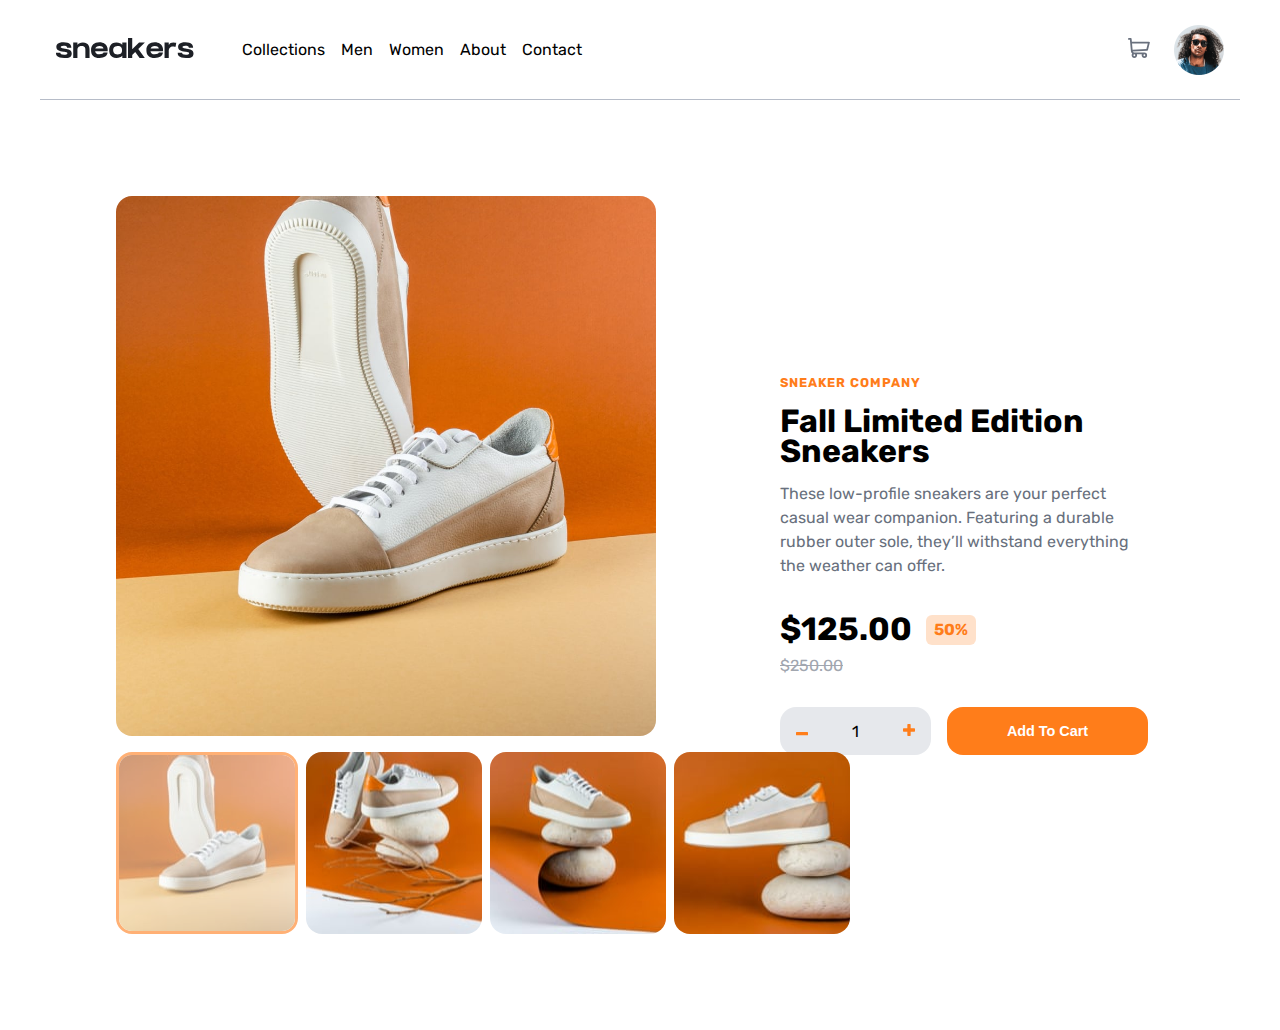
==== commit 3a39c548: "Add files via upload" ====
--- a/index.html
+++ b/index.html
@@ -8,11 +8,9 @@
 
     <link rel="icon" type="image/png" sizes="32x32" href="#" />
 
-<<<<<<< HEAD
     <meta name="description" content="Frontend challenge solution ecommerce page main">
 
-=======
->>>>>>> 6bc287bf62889f865903eff8c73d09906535309b
+
     <title>Frontend Mentor | E-commerce product page</title>
 
     <!-- Feel free to remove these styles or customise in your own stylesheet 👍 -->
--- a/src/styles/style.css
+++ b/src/styles/style.css
@@ -1,4 +1,4 @@
-<<<<<<< HEAD
+
 @import url("https://fonts.googleapis.com/css2?family=Rubik:wght@400;700&display=swap");
 
 :root {
@@ -636,638 +636,4 @@
     width: 100%;
   }
 }
-=======
-@import url("https://fonts.googleapis.com/css2?family=Rubik:wght@400;700&display=swap");
-
-:root {
-  /* primary */
-  --orange: hsl(26, 100%, 55%);
-  --pale-orange: hsl(25, 100%, 94%);
-  /* neautral */
-  --very-dark-blue: hsl(220, 13%, 13%);
-  --dark-grayish-blue: hsl(219, 9%, 45%);
-  --grayish-blue: hsl(220, 14%, 75%);
-  --light-grayish-blue: hsl(223, 64%, 98%);
-  --white: hsl(0, 0%, 100%);
-}
-/* general styles */
-
-@font-face {
-  font-family: 'Rubik';
-  src: url('https://fonts.googleapis.com/css2?family=Rubik:wght@400;700&display=swap');
-  font-style: normal;
-  font-weight: 100;
-}
-
-*,
-*::after,
-*::before {
-  margin: 0;
-  padding: 0;
-  box-sizing: border-box;
-}
-
-body {
-  font-family: "Rubik";
-  font-size: 16px;
-  width: 100%;
-  min-height: 100vh;
-}
-
-button {
-  border: none;
-  background: transparent;
-  cursor: pointer;
-}
-
-ul {
-  list-style: none;
-}
-
-a {
-  text-decoration: none;
-  color: #000;
-}
-
-a:visited {
-  color: #000;
-}
-/* header */
-#header {
-  width: 100%;
-  max-width: 1200px;
-  height: 4rem;
-  padding: 1rem;
-  display: flex;
-  align-items: center;
-  justify-content: space-between;
-  background: var(--white);
-  position: relative;
-}
-
-#header > div {
-  display: flex;
-  align-items: center;
-  gap: 1rem;
-}
-
-#header > div:last-child {
-  gap: 1.5rem;
-}
-
-#header button {
-  background: var(--white);
-  cursor: pointer;
-}
-
-.menu-list {
-  display: none;
-}
-
-.menu-list li {
-  margin-top: 2.6rem;
-  padding-bottom: 2.62rem;
-}
-
-.menu-list li:hover {
-  border-bottom: 2px solid var(--orange);
-}
-
-.profile-pic {
-  width: 30px;
-}
-/* cart */
-.cart {
-  position: absolute;
-  display: none;
-  top: 70px;
-  left: 50%;
-  transform: translateX(-50%);
-  background: var(--white);
-  width: 95vw;
-  height: 200px;
-  border-radius: 0.7rem;
-  gap: 1rem;
-  flex-direction: column;
-  align-items: center;
-  box-shadow: 0 0 16px 0 rgba(0, 0, 0, 0.2);
-  z-index: 10;
-}
-
-.cart-header {
-  width: 100%;
-  height: 50px;
-  font-size: 1rem;
-  font-weight: bolder;
-  border-bottom: 0.25px solid var(--grayish-blue);
-  padding: 1rem;
-  text-align: left;
-}
-
-.show-cart {
-  display: flex;
-}
-
-.shopping-cart-icon {
-  position: relative;
-}
-
-.cart-products-container {
-  width: 100%;
-  height: max-content;
-  padding: 0 1rem;
-  color: var(--dark-grayish-blue);
-}
-
-.cart-product {
-  display: grid;
-  grid-template-columns: 60px auto 30px;
-  align-items: center;
-  font-size: 1rem;
-}
-
-.cart-product-details {
-  display: flex;
-  flex-direction: column;
-  align-items: flex-start;
-  padding-left: 1rem;
-  gap: 10px;
-}
-
-.cart-product > img:first-child {
-  width: 60px;
-  border-radius: 10px;
-}
-
-.total-price {
-  color: #000;
-}
-
-.delete-btn {
-  width: 20px;
-  justify-self: end;
-}
-
-.cart-checkout-section {
-  width: 100%;
-  height: 70px;
-  display: flex;
-  align-items: center;
-}
-.checkout-btn {
-  width: 100%;
-  height: 70%;
-  color: var(--white);
-  display: grid;
-  place-items: center;
-  font-weight: bolder;
-  border-radius: 0.6rem;
-  background: var(--orange);
-  padding-bottom: 5px;
-}
-.checkout-btn:hover {
-  opacity: 0.8;
-}
-/* menu */
-.hidden-menu {
-  position: absolute;
-  width: 70%;
-  height: 100vh;
-  background: var(--white);
-  transform: translateX(-100%);
-  top: 0;
-  z-index: 10;
-  padding: 4rem 1rem;
-  transition: 0.3s;
-}
-
-.hidden-menu li {
-  margin-top: 1rem;
-  font-weight: bolder;
-}
-
-.menu-btn {
-  z-index: 11;
-}
-
-.show-menu {
-  transform: translateX(0);
-}
-
-.hide-overflow {
-  overflow: hidden;
-}
-
-.show-menu-blur {
-  width: 100%;
-  height: 100vh;
-  position: fixed;
-  top: 0;
-  background: rgba(0, 0, 0, 0.5);
-  z-index: 9;
-  display: none;
-}
-
-.show {
-  display: block;
-}
-/* main */
-#main-wrapper {
-  display: flex;
-  flex-direction: column;
-  width: 100%;
-}
-
-#main {
-  width: 100%;
-}
-
-#main img {
-  width: 100%;
-}
-
-.photos-bottom-section {
-  display: none;
-}
-
-.thumbnail-photo {
-  border-radius: 1rem;
-}
-
-.photos-section {
-  position: relative;
-}
-
-.photos-set > img {
-  border-radius: 1rem;
-}
-
-.slide-btn {
-  position: absolute;
-  top: 50%;
-  transform: translateY(-50%);
-  border-radius: 100%;
-}
-
-.prev-btn {
-  left: 1rem;
-}
-
-.next-btn {
-  right: 1rem;
-}
-
-.photos-section > img {
-  border-radius: 1rem;
-}
-
-.active-photo {
-  border: 3px solid var(--orange);
-  opacity: 0.6;
-}
-
-.product-details {
-  padding: 1rem;
-}
-
-.product-details > p:first-child {
-  text-transform: uppercase;
-  color: var(--orange);
-  font-size: 0.8rem;
-  font-weight: bolder;
-  padding-bottom: 1rem;
-  letter-spacing: 1px;
-}
-
-.product-name {
-  font-size: 2rem;
-  font-weight: bolder;
-  padding-bottom: 1rem;
-  line-height: 30px;
-  text-transform: capitalize;
-}
-
-.product-description {
-  color: var(--dark-grayish-blue);
-  line-height: 24px;
-  padding-bottom: 2rem;
-}
-
-.price-section {
-  width: 100%;
-  display: flex;
-  align-items: center;
-  justify-content: space-between;
-  margin-bottom: 2rem;
-}
-
-.product-price {
-  font-size: 2rem;
-  font-weight: bolder;
-  position: relative;
-}
-
-.price-section > p:last-child {
-  text-decoration: line-through;
-  color: hsl(222, 8%, 66%);
-}
-
-.product-price:after {
-  content: "50%";
-  position: absolute;
-  right: -4rem;
-  top: 5px;
-  font-size: 1rem;
-  width: 50px;
-  height: 30px;
-  background: hsla(26, 100%, 55%, 0.232);
-  border-radius: 6px;
-  text-align: center;
-  line-height: 30px;
-  color: var(--orange);
-}
-
-.add-to-cart-section {
-  width: 100%;
-  height: max-content;
-  display: flex;
-  flex-direction: column;
-  background: var(--white);
-  gap: 1rem;
-}
-
-.add-to-cart-section > div:first-child {
-  display: flex;
-  align-items: center;
-  justify-content: space-between;
-  width: 100%;
-  height: 3rem;
-  padding: 1rem;
-  background: hsla(220, 14%, 75%, 0.34);
-  border-radius: 1rem;
-}
-
-.add-to-cart-section > div:first-child button {
-  background: transparent;
-}
-
-.add-to-cart-btn {
-  width: 100%;
-  background: var(--orange);
-  height: 3rem;
-  border-radius: 1rem;
-  display: flex;
-  align-items: center;
-  justify-content: center;
-  color: var(--white);
-  text-align: center;
-  font-size: 0.9rem;
-  font-weight: bolder;
-}
-
-.add-to-cart-btn:hover {
-  opacity: 0.8;
-}
-
-.add-to-cart-btn img {
-  width: 40px;
-  height: 100%;
-}
-/* alerts */
-.add-popup,
-.delete-popup {
-  position: fixed;
-  top: 2rem;
-  left: 50%;
-  transform: translate(-50%);
-  width: 300px;
-  height: max-content;
-  padding: 1rem;
-  z-index: 999;
-  border-radius: 0.6rem;
-  font-size: 1.2rem;
-  font-weight: bolder;
-  text-align: center;
-  animation: show-popup 0.9s;
-}
-
-.delete-popup {
-  background: rgb(174, 7, 7);
-  color: rgb(12, 3, 3);
-}
-
-.add-popup {
-  background: rgb(15, 174, 7);
-  color: rgb(21, 73, 16);
-}
-/* lightbox */
-.lightbox-container {
-  min-width: 100vw;
-  min-height: 100vh;
-  position: fixed;
-  left: 0;
-  top: 0;
-  z-index: 100;
-  display: flex;
-  flex-direction: column;
-  align-items: center;
-  justify-content: center;
-  background: rgba(0, 0, 0, 0.6);
-  display: none;
-}
-
-.lightbox-main-photo {
-  width: 50vw; 
-  max-width: 500px;
-  border-radius: 1rem;
-}
-
-.lightbox-thumbnail-photos {
-  width: 50vw;
-  max-width: 500px;
-  display: grid;
-  grid-template-columns: repeat(4, 1fr);
-  margin-top: 1rem;
-}
-
-.lightbox-thumbnail-photos > img {
-  width: 100%;
-  padding: 0 1rem;
-  cursor: pointer;
-}
-
-.lightbox-thumbnail-photos > img:hover {
-  opacity: .9;
-}
-
-.main-photo-container {
-  position: relative;
-  width: max-content;
-}
-
-.next-btn-thumbnail {
-  right: -13px;
-}
-
-.prev-btn-thumbnail {
-  left: -25px;
-}
-
-.next-btn-thumbnail,
-.prev-btn-thumbnail {
-  position: absolute;
-  top: 50%;
-  transform: translateY(-50%);
-  background: var(--white);
-  padding: 1rem;
-  width: 50px;
-  border-radius: 50%;
-}
-
-.close-btn-lightbox {
-  position: absolute;
-  top: 15px;
-  right: 25px;
-  width: 25px;
-}
-
-.show-lightbox {
-  display: flex;
-}
-
-
-@keyframes show-popup {
-  0% {
-    top: 0;
-    opacity: 0;
-  }
-  100% {
-    opacity: 1;
-    top: 2rem;
-  }
-}
-
-/* media queries */
-@media screen and (min-width: 525px) {
-  .add-to-cart-section {
-    flex-direction: row;
-  }
-
-  .add-to-cart-section > div:first-child {
-    width: 250px;
-  }
-
-  .price-section {
-    flex-direction: column;
-    align-items: flex-start;
-    gap: 0.5rem;
-  }
-
-  #main {
-    max-width: 580px;
-    margin: 0 auto;
-  }
-
-  #header {
-    margin: 0 auto;
-  }
-
-  .cart-btn {
-    position: relative;
-  }
-
-  .cart {
-    left: calc(-350px + 100%);
-    top: calc(100% + 2rem);
-    width: 350px;
-    transform: translate(0, 0);
-  }
-
-  .hidden-menu {
-    font-size: 1.5rem;
-  }
-}
-
-@media screen and (min-width: 800px) {
-  #header {
-    height: 100px;
-    border-bottom: 1px solid var(--grayish-blue);
-  }
-
-  #main {
-    margin-top: 2rem;
-  }
-
-  .menu-btn {
-    display: none;
-  }
-
-  .menu-list {
-    display: flex;
-    gap: 1rem;
-  }
-
-  .menu-list > li:first-child {
-    margin-left: 2rem;
-  }
-
-  .profile-pic {
-    width: 50px;
-  }
-
-  .hidden-menu {
-    display: none;
-  }
-
-  .show-menu-blur {
-    display: none;
-  }
-
-  .photos-bottom-section {
-    display: flex;
-    margin-top: 1rem;
-    gap: 0.5rem;
-  }
-
-  .photos-bottom-section > img {
-    border-radius: 1rem;
-  }
-
-  .photos-bottom-section > img:hover {
-    opacity: 0.8;
-  }
-
-  .slide-btn {
-    display: none;
-  }
-}
-
-@media screen and (min-width: 1250px) {
-  #main-wrapper {
-    width: 100%;
-    display: flex;
-    align-items: center;
-    justify-content: center;
-  }
-  #main {
-    width: 100%;
-    display: grid;
-    grid-template-columns: 600px 400px;
-    gap: 3rem;
-    align-items: center;
-    justify-content: center;
-    margin: 6rem 0;
-  }
-
-  .photos-section {
-    width: 90%;
-    display: flex;
-    align-items: center;
-    flex-direction: column;
-  }
-
-  .photos-section > img {
-    width: 100%;
-  }
-}
->>>>>>> 6bc287bf62889f865903eff8c73d09906535309b
+
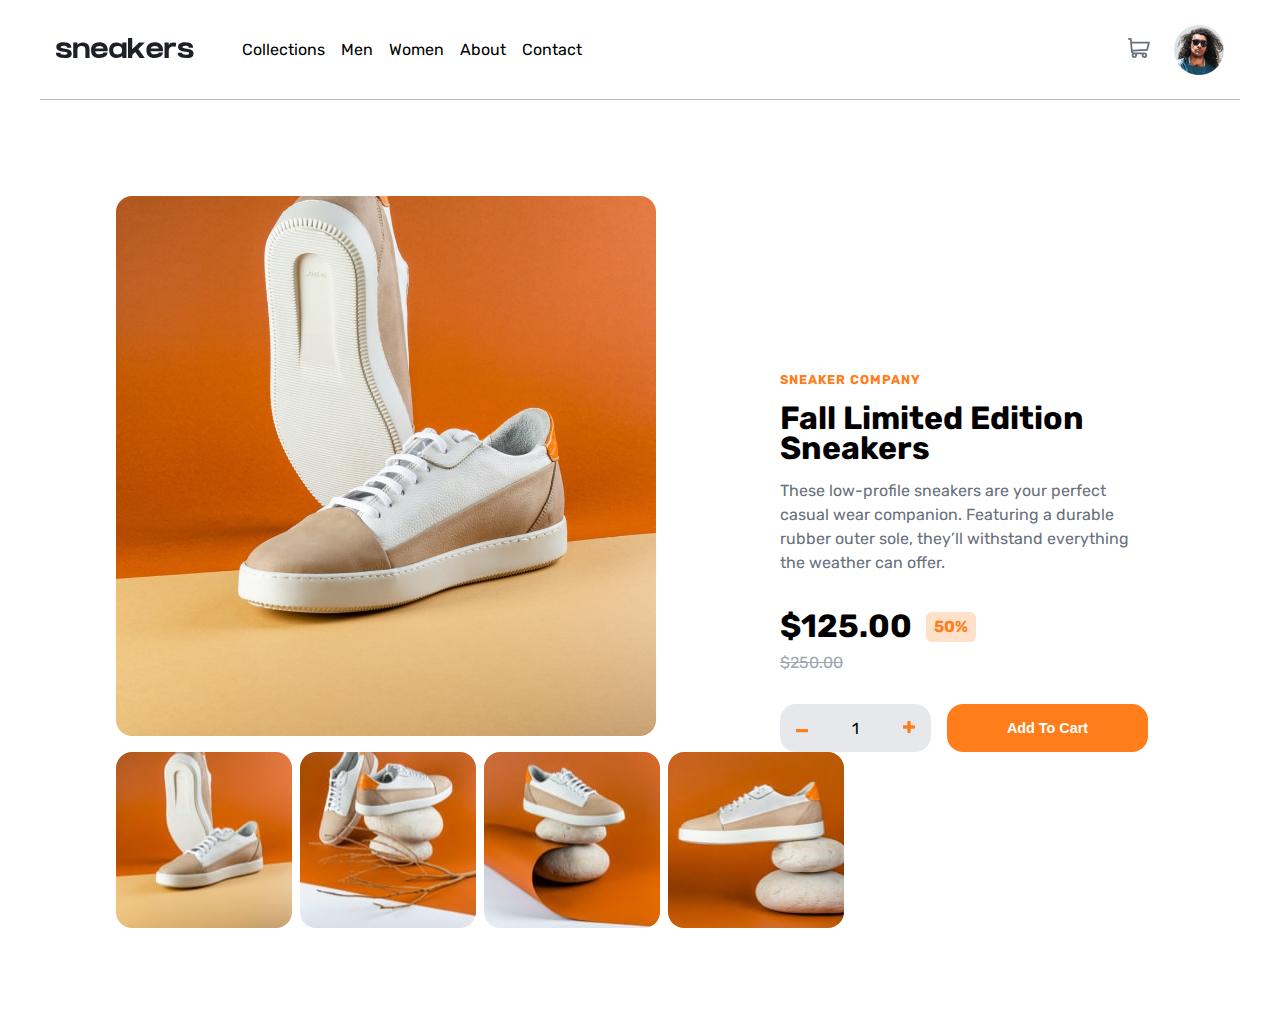
==== commit caef7aed: "delete unnecessary comments" ====
--- a/index.html
+++ b/index.html
@@ -112,34 +112,26 @@
           </button>
           <img src="./images/image-product-1.jpg" alt="pair of shoes" />
           <div class="photos-bottom-section">
-            <!-- <a href="./images/image-product-1.jpg" data-lightbox="photos-set"> -->
               <img
                 src="./images/image-product-1-thumbnail.jpg"
                 class="thumbnail-photo"
                 alt="thumbnail 1 fall limited edition sneakers"
               />
-            <!-- </a> -->
-            <!-- <a href="./images/image-product-2.jpg" data-lightbox="photos-set"> -->
               <img
                 src="./images/image-product-2-thumbnail.jpg"
                 class="thumbnail-photo"
                 alt="thumbnail 2 fall limited edition sneakers"
               />
-            <!-- </a> -->
-            <!-- <a href="./images/image-product-3.jpg" data-lightbox="photos-set"> -->
               <img
                 src="./images/image-product-3-thumbnail.jpg"
                 class="thumbnail-photo"
                 alt="thumbnail 3 fall limited edition sneakers"
               />
-            <!-- </a> -->
-            <!-- <a href="./images/image-product-4.jpg" data-lightbox="photos-set"> -->
               <img
                 src="./images/image-product-4-thumbnail.jpg"
                 class="thumbnail-photo"
                 alt="thumbnail 4 fall limited edition sneakers"
               />
-            <!-- </a> -->
           </div>
         </section>
         <section class="product-details">
@@ -173,7 +165,6 @@
       <!-- /main -->
       <div class="show-menu-blur"></div>
     </div>
-
     <script type="module" src="./src/scripts/menu.js"></script>
     <script type="module" src="./src/scripts/cart.js"></script>
     <script type="module" src="./src/scripts/app.js"></script>
--- a/src/styles/style.css
+++ b/src/styles/style.css
@@ -1,4 +1,3 @@
-
 @import url("https://fonts.googleapis.com/css2?family=Rubik:wght@400;700&display=swap");
 
 :root {
